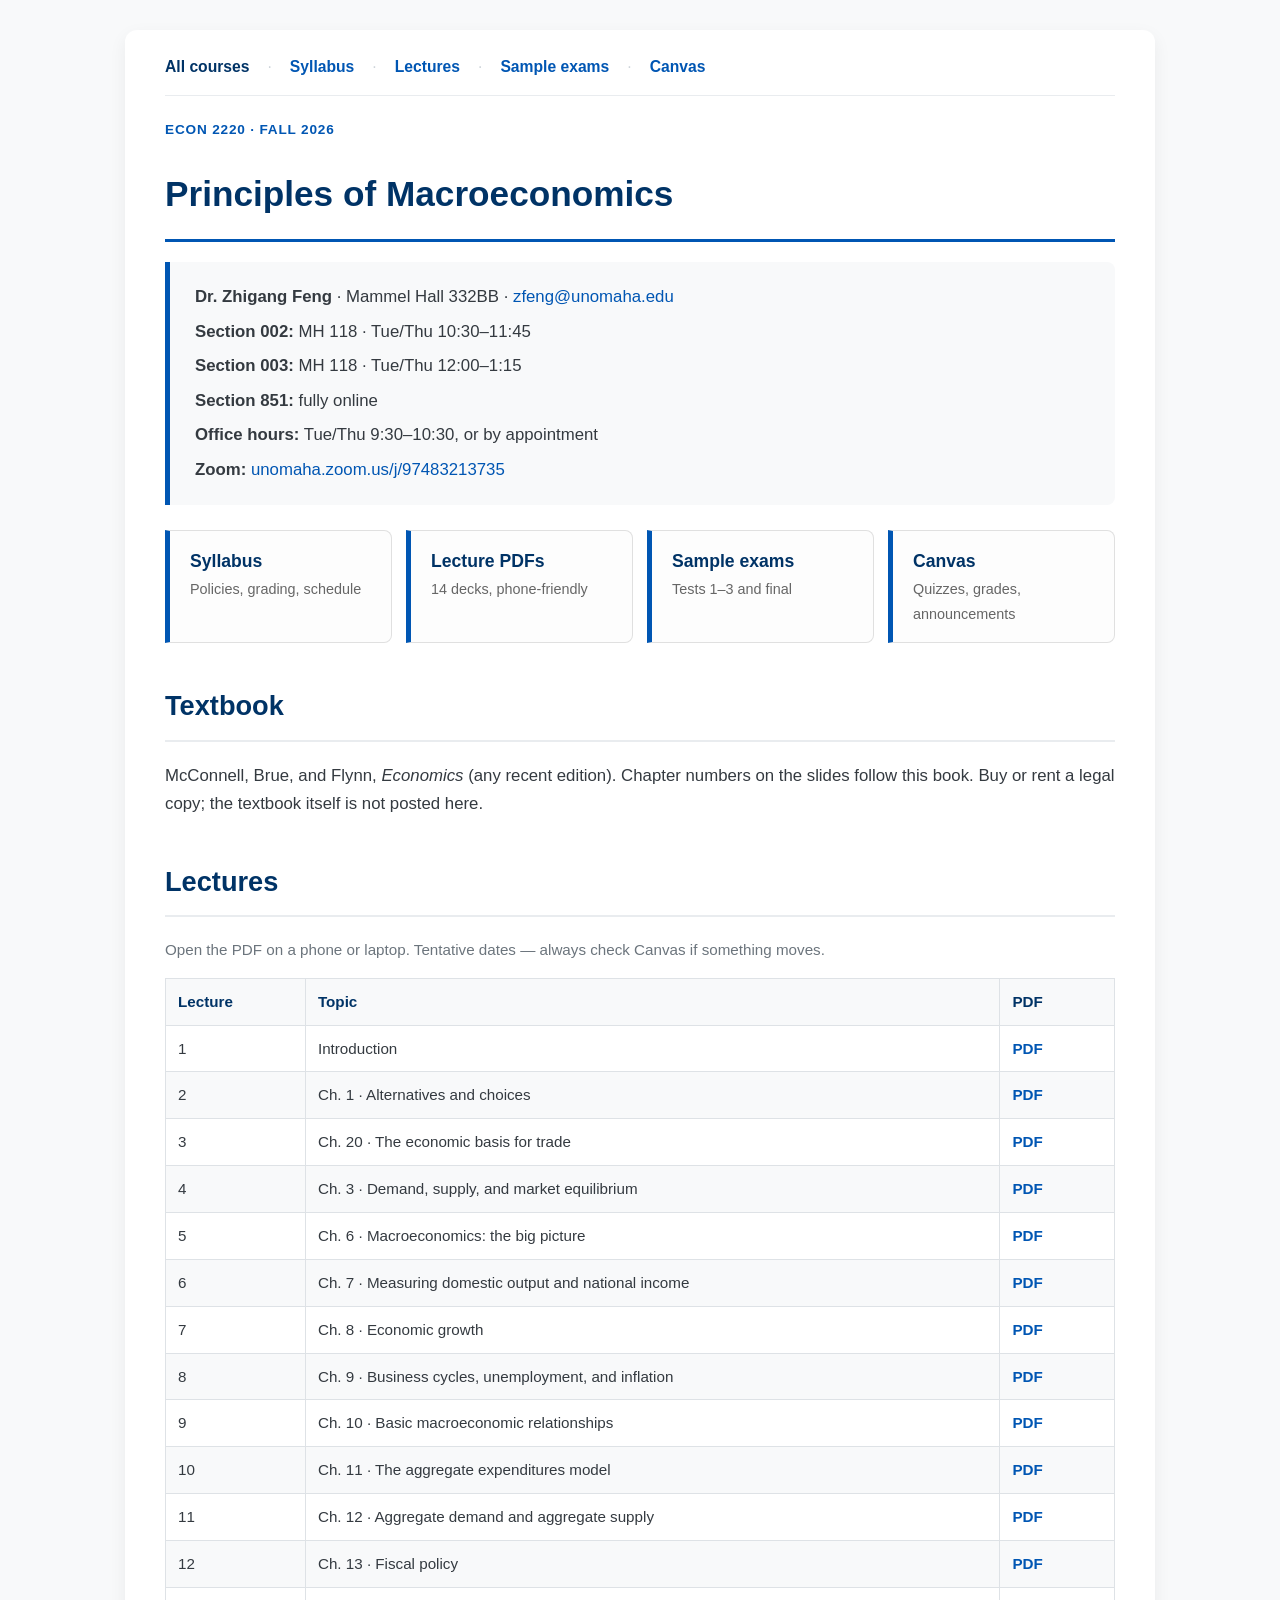
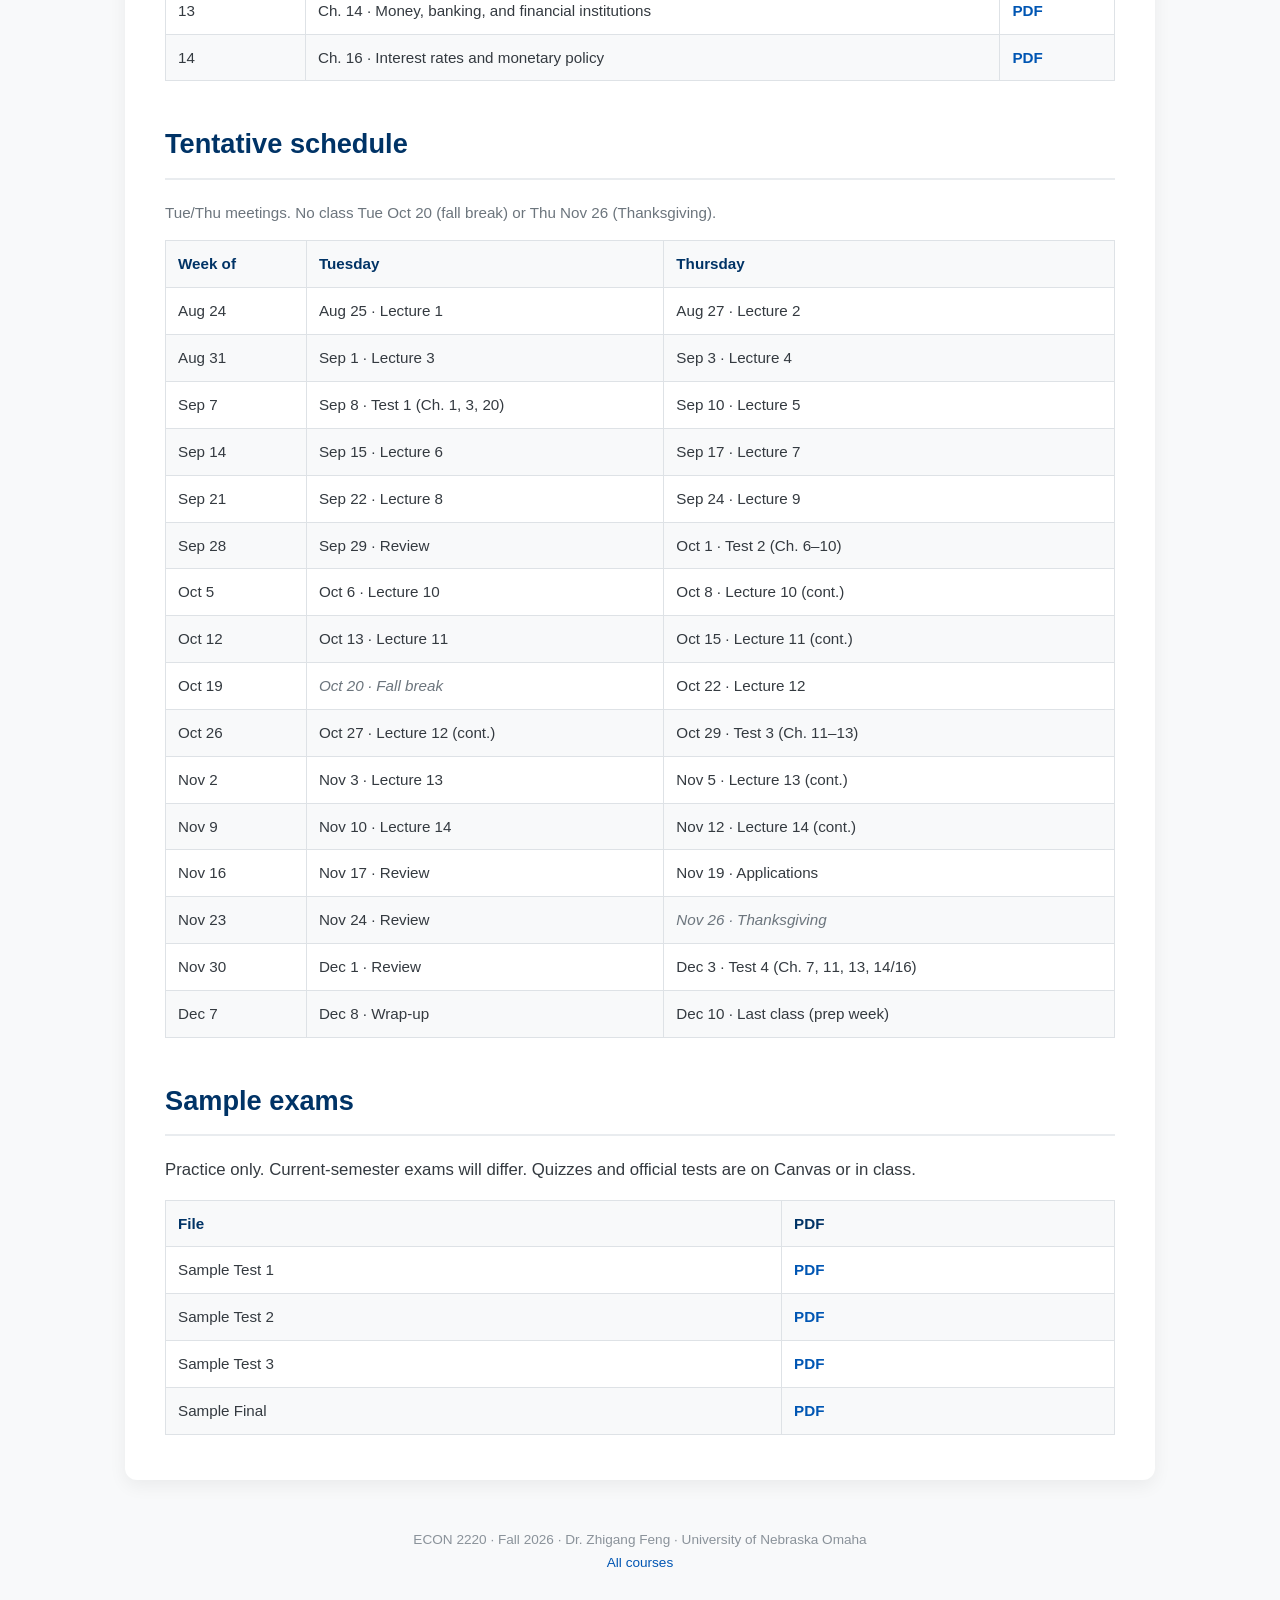
==== econ2220/index.html @ 1af811b4 "Add public Fall 2026 course site for ECON 2220, 3220, and 4660. Student-facing GitHub Pages hub with" ====
<!DOCTYPE html>
<html lang="en">
<head>
  <meta charset="UTF-8">
  <meta name="viewport" content="width=device-width, initial-scale=1.0">
  <title>ECON 2220 · Principles of Macroeconomics</title>
  <link rel="stylesheet" href="../assets/style.css">
</head>
<body>
  <div class="container">
    <nav class="topnav">
      <a class="home" href="../">All courses</a>
      <span class="sep">·</span>
      <a href="syllabus.html">Syllabus</a>
      <span class="sep">·</span>
      <a href="#lectures">Lectures</a>
      <span class="sep">·</span>
      <a href="#exams">Sample exams</a>
      <span class="sep">·</span>
      <a href="https://unomaha.instructure.com">Canvas</a>
    </nav>

    <p class="kicker">ECON 2220 · Fall 2026</p>
    <h1>Principles of Macroeconomics</h1>
    <div class="instructor-info">
      <p><strong>Dr. Zhigang Feng</strong> · Mammel Hall 332BB · <a href="mailto:zfeng@unomaha.edu">zfeng@unomaha.edu</a></p>
      <p><strong>Section 002:</strong> MH 118 · Tue/Thu 10:30–11:45</p>
      <p><strong>Section 003:</strong> MH 118 · Tue/Thu 12:00–1:15</p>
      <p><strong>Section 851:</strong> fully online</p>
      <p><strong>Office hours:</strong> Tue/Thu 9:30–10:30, or by appointment</p>
      <p><strong>Zoom:</strong> <a href="https://unomaha.zoom.us/j/97483213735">unomaha.zoom.us/j/97483213735</a></p>
    </div>

    <div class="quicklinks">
      <a class="quicklink" href="syllabus.html">
        <div class="ql-title">Syllabus</div>
        <div class="ql-sub">Policies, grading, schedule</div>
      </a>
      <a class="quicklink" href="#lectures">
        <div class="ql-title">Lecture PDFs</div>
        <div class="ql-sub">14 decks, phone-friendly</div>
      </a>
      <a class="quicklink" href="#exams">
        <div class="ql-title">Sample exams</div>
        <div class="ql-sub">Tests 1–3 and final</div>
      </a>
      <a class="quicklink" href="https://unomaha.instructure.com">
        <div class="ql-title">Canvas</div>
        <div class="ql-sub">Quizzes, grades, announcements</div>
      </a>
    </div>

    <h2>Textbook</h2>
    <p>McConnell, Brue, and Flynn, <em>Economics</em> (any recent edition). Chapter numbers on the slides follow this book. Buy or rent a legal copy; the textbook itself is not posted here.</p>

    <h2 id="lectures">Lectures</h2>
    <p class="muted">Open the PDF on a phone or laptop. Tentative dates — always check Canvas if something moves.</p>
    <table>
      <thead>
        <tr><th>Lecture</th><th>Topic</th><th>PDF</th></tr>
      </thead>
      <tbody>
        <tr><td>1</td><td>Introduction</td><td class="dl"><a href="notes/Lecture1_Intro.pdf">PDF</a></td></tr>
        <tr><td>2</td><td>Ch. 1 · Alternatives and choices</td><td class="dl"><a href="notes/Lecture2_Chp1.pdf">PDF</a></td></tr>
        <tr><td>3</td><td>Ch. 20 · The economic basis for trade</td><td class="dl"><a href="notes/Lecture3_Chp20.pdf">PDF</a></td></tr>
        <tr><td>4</td><td>Ch. 3 · Demand, supply, and market equilibrium</td><td class="dl"><a href="notes/Lecture4_Chp3.pdf">PDF</a></td></tr>
        <tr><td>5</td><td>Ch. 6 · Macroeconomics: the big picture</td><td class="dl"><a href="notes/Lecture5_Chp6.pdf">PDF</a></td></tr>
        <tr><td>6</td><td>Ch. 7 · Measuring domestic output and national income</td><td class="dl"><a href="notes/Lecture6_Chp7.pdf">PDF</a></td></tr>
        <tr><td>7</td><td>Ch. 8 · Economic growth</td><td class="dl"><a href="notes/Lecture7_Chp8.pdf">PDF</a></td></tr>
        <tr><td>8</td><td>Ch. 9 · Business cycles, unemployment, and inflation</td><td class="dl"><a href="notes/Lecture8_Chp9.pdf">PDF</a></td></tr>
        <tr><td>9</td><td>Ch. 10 · Basic macroeconomic relationships</td><td class="dl"><a href="notes/Lecture9_Chp10.pdf">PDF</a></td></tr>
        <tr><td>10</td><td>Ch. 11 · The aggregate expenditures model</td><td class="dl"><a href="notes/Lecture10_Chp11.pdf">PDF</a></td></tr>
        <tr><td>11</td><td>Ch. 12 · Aggregate demand and aggregate supply</td><td class="dl"><a href="notes/Lecture11_Chp12.pdf">PDF</a></td></tr>
        <tr><td>12</td><td>Ch. 13 · Fiscal policy</td><td class="dl"><a href="notes/Lecture12_Chp13.pdf">PDF</a></td></tr>
        <tr><td>13</td><td>Ch. 14 · Money, banking, and financial institutions</td><td class="dl"><a href="notes/Lecture13_Chp14.pdf">PDF</a></td></tr>
        <tr><td>14</td><td>Ch. 16 · Interest rates and monetary policy</td><td class="dl"><a href="notes/Lecture14_Chp16.pdf">PDF</a></td></tr>
      </tbody>
    </table>

    <h2 id="schedule">Tentative schedule</h2>
    <p class="muted">Tue/Thu meetings. No class Tue Oct 20 (fall break) or Thu Nov 26 (Thanksgiving).</p>
    <table>
      <thead>
        <tr><th>Week of</th><th>Tuesday</th><th>Thursday</th></tr>
      </thead>
      <tbody>
        <tr><td>Aug 24</td><td>Aug 25 · Lecture 1</td><td>Aug 27 · Lecture 2</td></tr>
        <tr><td>Aug 31</td><td>Sep 1 · Lecture 3</td><td>Sep 3 · Lecture 4</td></tr>
        <tr><td>Sep 7</td><td>Sep 8 · Test 1 (Ch. 1, 3, 20)</td><td>Sep 10 · Lecture 5</td></tr>
        <tr><td>Sep 14</td><td>Sep 15 · Lecture 6</td><td>Sep 17 · Lecture 7</td></tr>
        <tr><td>Sep 21</td><td>Sep 22 · Lecture 8</td><td>Sep 24 · Lecture 9</td></tr>
        <tr><td>Sep 28</td><td>Sep 29 · Review</td><td>Oct 1 · Test 2 (Ch. 6–10)</td></tr>
        <tr><td>Oct 5</td><td>Oct 6 · Lecture 10</td><td>Oct 8 · Lecture 10 (cont.)</td></tr>
        <tr><td>Oct 12</td><td>Oct 13 · Lecture 11</td><td>Oct 15 · Lecture 11 (cont.)</td></tr>
        <tr><td>Oct 19</td><td class="holiday">Oct 20 · Fall break</td><td>Oct 22 · Lecture 12</td></tr>
        <tr><td>Oct 26</td><td>Oct 27 · Lecture 12 (cont.)</td><td>Oct 29 · Test 3 (Ch. 11–13)</td></tr>
        <tr><td>Nov 2</td><td>Nov 3 · Lecture 13</td><td>Nov 5 · Lecture 13 (cont.)</td></tr>
        <tr><td>Nov 9</td><td>Nov 10 · Lecture 14</td><td>Nov 12 · Lecture 14 (cont.)</td></tr>
        <tr><td>Nov 16</td><td>Nov 17 · Review</td><td>Nov 19 · Applications</td></tr>
        <tr><td>Nov 23</td><td>Nov 24 · Review</td><td class="holiday">Nov 26 · Thanksgiving</td></tr>
        <tr><td>Nov 30</td><td>Dec 1 · Review</td><td>Dec 3 · Test 4 (Ch. 7, 11, 13, 14/16)</td></tr>
        <tr><td>Dec 7</td><td>Dec 8 · Wrap-up</td><td>Dec 10 · Last class (prep week)</td></tr>
      </tbody>
    </table>

    <h2 id="exams">Sample exams</h2>
    <p>Practice only. Current-semester exams will differ. Quizzes and official tests are on Canvas or in class.</p>
    <table>
      <thead>
        <tr><th>File</th><th>PDF</th></tr>
      </thead>
      <tbody>
        <tr><td>Sample Test 1</td><td class="dl"><a href="tests/Sample_test1.pdf">PDF</a></td></tr>
        <tr><td>Sample Test 2</td><td class="dl"><a href="tests/Sample_test2.pdf">PDF</a></td></tr>
        <tr><td>Sample Test 3</td><td class="dl"><a href="tests/Sample_test3.pdf">PDF</a></td></tr>
        <tr><td>Sample Final</td><td class="dl"><a href="tests/Sample_Final.pdf">PDF</a></td></tr>
      </tbody>
    </table>
  </div>
  <footer class="site-footer">
    ECON 2220 · Fall 2026 · Dr. Zhigang Feng · University of Nebraska Omaha<br>
    <a href="../">All courses</a>
  </footer>
</body>
</html>
---- assets/style.css ----
/* ECON-UNO — shared stylesheet, aligned with Quant_Macro / AI-ECON-2026 */

body {
  font-family: -apple-system, BlinkMacSystemFont, "Segoe UI", Roboto, Helvetica, Arial, sans-serif;
  line-height: 1.7;
  background-color: #f8f9fa;
  color: #343a40;
  margin: 0;
  padding: 0;
}
.container {
  max-width: 950px;
  margin: 30px auto;
  padding: 30px 40px;
  background-color: #ffffff;
  border-radius: 12px;
  box-shadow: 0 6px 18px rgba(0,0,0,0.06);
}
h1 {
  font-size: 2.2em;
  color: #003366;
  border-bottom: 3px solid #0056b3;
  padding-bottom: 15px;
  margin-bottom: 20px;
  font-weight: 700;
}
h2 {
  font-size: 1.7em;
  color: #003366;
  border-bottom: 2px solid #e9ecef;
  padding-bottom: 10px;
  margin-top: 40px;
  margin-bottom: 20px;
  font-weight: 600;
}
h3 {
  font-size: 1.35em;
  color: #0056b3;
  margin-top: 25px;
  margin-bottom: 10px;
  font-weight: 600;
}
.lede { font-size: 1.12em; color: #495057; }
.muted { color: #6c757d; }
.kicker, .kicker {
  font-size: 0.85em;
  font-weight: 700;
  letter-spacing: .06em;
  text-transform: uppercase;
  color: #0056b3;
  margin: 0 0 6px;
}

.instructor-info {
  background-color: #f8f9fa;
  border-left: 5px solid #0056b3;
  padding: 15px 25px;
  margin-bottom: 25px;
  border-radius: 0 8px 8px 0;
}
.instructor-info p { margin: 6px 0; font-size: 1.05em; }
.instructor-info a { color: #0056b3; text-decoration: none; font-weight: 500; }
.instructor-info a:hover { text-decoration: underline; }
.instructor-info {
  background-color: #f8f9fa;
  border-left: 5px solid #0056b3;
  padding: 15px 25px;
  margin-bottom: 25px;
  border-radius: 0 8px 8px 0;
}
.instructor-info p { margin: 6px 0; font-size: 1.05em; }
.instructor-info a { color: #0056b3; text-decoration: none; font-weight: 500; }
.instructor-info a:hover { text-decoration: underline; }

p, li { font-size: 1.05em; margin-bottom: 8px; }
ul { list-style-type: none; padding-left: 25px; }
li { position: relative; padding-left: 20px; margin-bottom: 6px; }
li::before {
  content: '\2022';
  color: #0056b3;
  font-weight: bold;
  display: inline-block;
  width: 1em;
  margin-left: -20px;
  position: absolute;
  top: 0;
}
a { color: #0056b3; text-decoration: none; }
a:hover { text-decoration: underline; }

table {
  width: 100%;
  border-collapse: collapse;
  margin: 15px 0;
  font-size: 0.95em;
}
th, td { border: 1px solid #dee2e6; padding: 10px 12px; text-align: left; vertical-align: top; }
th { background-color: #f8f9fa; color: #003366; font-weight: 600; }
tr:nth-child(even) { background-color: #f8f9fa; }
.holiday { color: #6c757d; font-style: italic; }
.exam { font-weight: 600; color: #9a3412; }

.topnav, .topnav {
  display: flex;
  flex-wrap: wrap;
  gap: 8px 18px;
  align-items: center;
  font-size: 0.98em;
  margin: -6px 0 22px;
  padding-bottom: 14px;
  border-bottom: 1px solid #e9ecef;
}
.topnav a, .topnav a { font-weight: 600; }
.topnav .sep, .topnav .sep { color: #ced4da; }
.topnav .home, .topnav .home { color: #003366; }
.muted { color: #6c757d; font-size: 0.95em; }
.holiday { color: #6c757d; font-style: italic; }
.dl a { font-weight: 600; margin-right: 8px; }

.quicklinks, .quicklinks {
  display: grid;
  grid-template-columns: repeat(auto-fit, minmax(180px, 1fr));
  gap: 14px;
  margin: 24px 0 8px;
}
.quicklink, .quicklink {
  display: block;
  text-decoration: none;
  background: #fdfdfd;
  border: 1px solid #e0e0e0;
  border-left: 5px solid #0056b3;
  border-radius: 0 8px 8px 0;
  padding: 16px 20px;
  transition: box-shadow .15s, transform .15s;
}
.quicklink:hover, .quicklink:hover { box-shadow: 0 4px 12px rgba(0,0,0,0.08); transform: translateY(-1px); text-decoration: none; }
.ql-title, .quicklink .ql-title, .quicklink .ql-title { font-weight: 700; color: #003366; font-size: 1.1em; }
.ql-sub, .quicklink .ql-sub, .quicklink .ql-sub { color: #666; font-size: 0.9em; }

.course-grid {
  display: grid;
  grid-template-columns: repeat(auto-fit, minmax(260px, 1fr));
  gap: 18px;
  margin: 22px 0 8px;
}
.course-card {
  display: block;
  text-decoration: none;
  border: 1px solid #e0e0e0;
  border-radius: 10px;
  padding: 20px 22px 18px;
  background: #fdfdfd;
  border-top: 4px solid #0056b3;
  transition: box-shadow .15s, transform .15s;
}
.course-card:hover { box-shadow: 0 6px 16px rgba(0,0,0,0.08); transform: translateY(-2px); text-decoration: none; }
.course-card .code { font-size: 0.82em; font-weight: 700; letter-spacing: .06em; text-transform: uppercase; color: #0056b3; }
.course-card h2 { font-size: 1.25em; border: 0; padding: 0; margin: 4px 0 8px; }
.course-card p { color: #555; font-size: 0.95em; margin: 0 0 10px; }
.course-card .meta { color: #6c757d; font-size: 0.88em; }

.badge {
  display: inline-block;
  padding: 1px 8px;
  border-radius: 20px;
  font-size: 0.78em;
  font-weight: 600;
  vertical-align: middle;
}
.badge-ready { background: #e6f4ea; border: 1px solid #34a853; color: #137333; }

.notice {
  background: #f0f7ff;
  border: 1px solid #b3d4fc;
  border-left: 5px solid #0056b3;
  border-radius: 0 8px 8px 0;
  padding: 14px 20px;
  margin: 18px 0;
  font-size: 0.97em;
}
.notice.warn {
  background: #fff8e1;
  border-color: #ffe082;
  border-left-color: #ffb300;
}

.btn {
  display: inline-block;
  background: #0056b3;
  color: #fff !important;
  padding: 7px 12px;
  border-radius: 6px;
  font-weight: 600;
  font-size: 0.9em;
  text-decoration: none;
}
.btn:hover { background: #003f86; text-decoration: none; }
.btn-ghost {
  background: #fff;
  color: #0056b3 !important;
  border: 1px solid #0056b3;
}
.btn-ghost:hover { background: #f0f7ff; }

.dl { white-space: nowrap; }
.dl a { margin-right: 10px; font-weight: 600; }

.site-footer {
  max-width: 950px;
  margin: 0 auto 40px;
  padding: 18px 40px;
  color: #8a929a;
  font-size: 0.85em;
  text-align: center;
}

@media (max-width: 640px) {
  .container { margin: 12px; padding: 20px 18px; }
  h1 { font-size: 1.7em; }
  .dl { white-space: normal; }
}
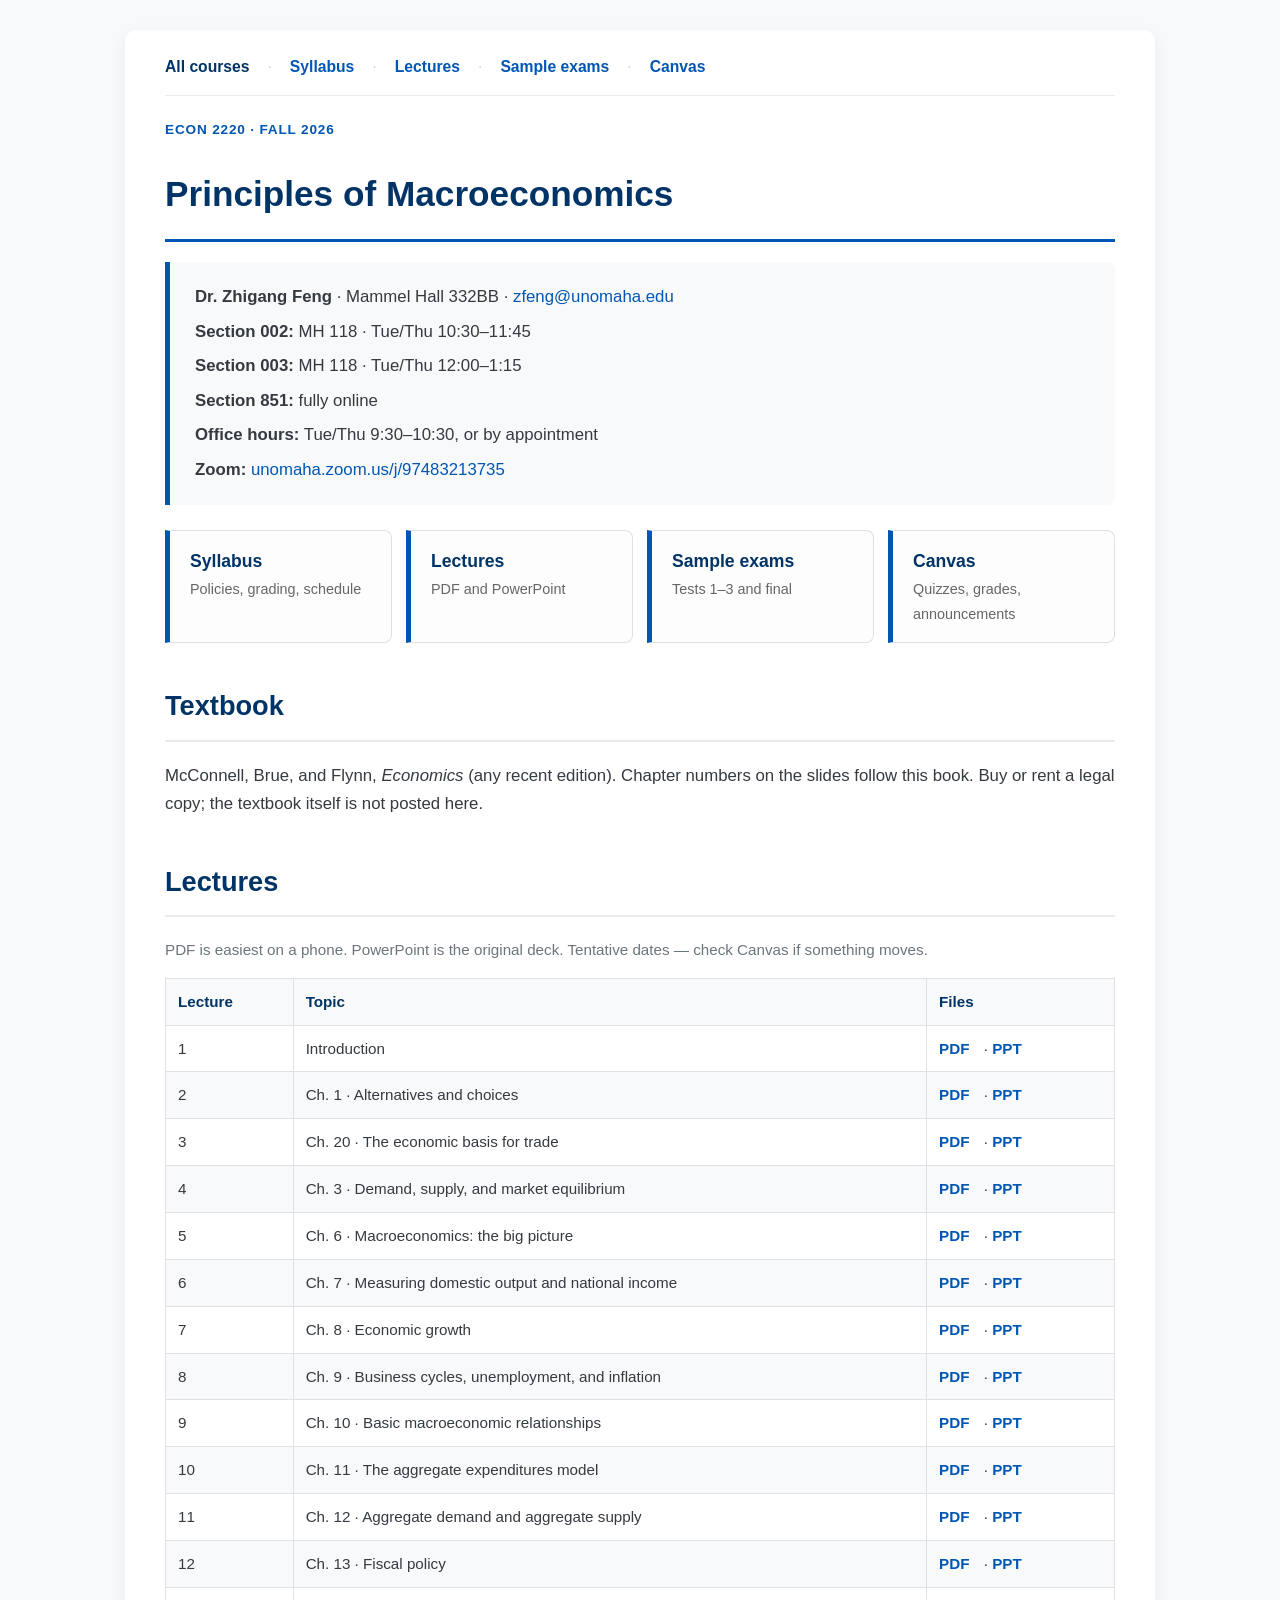
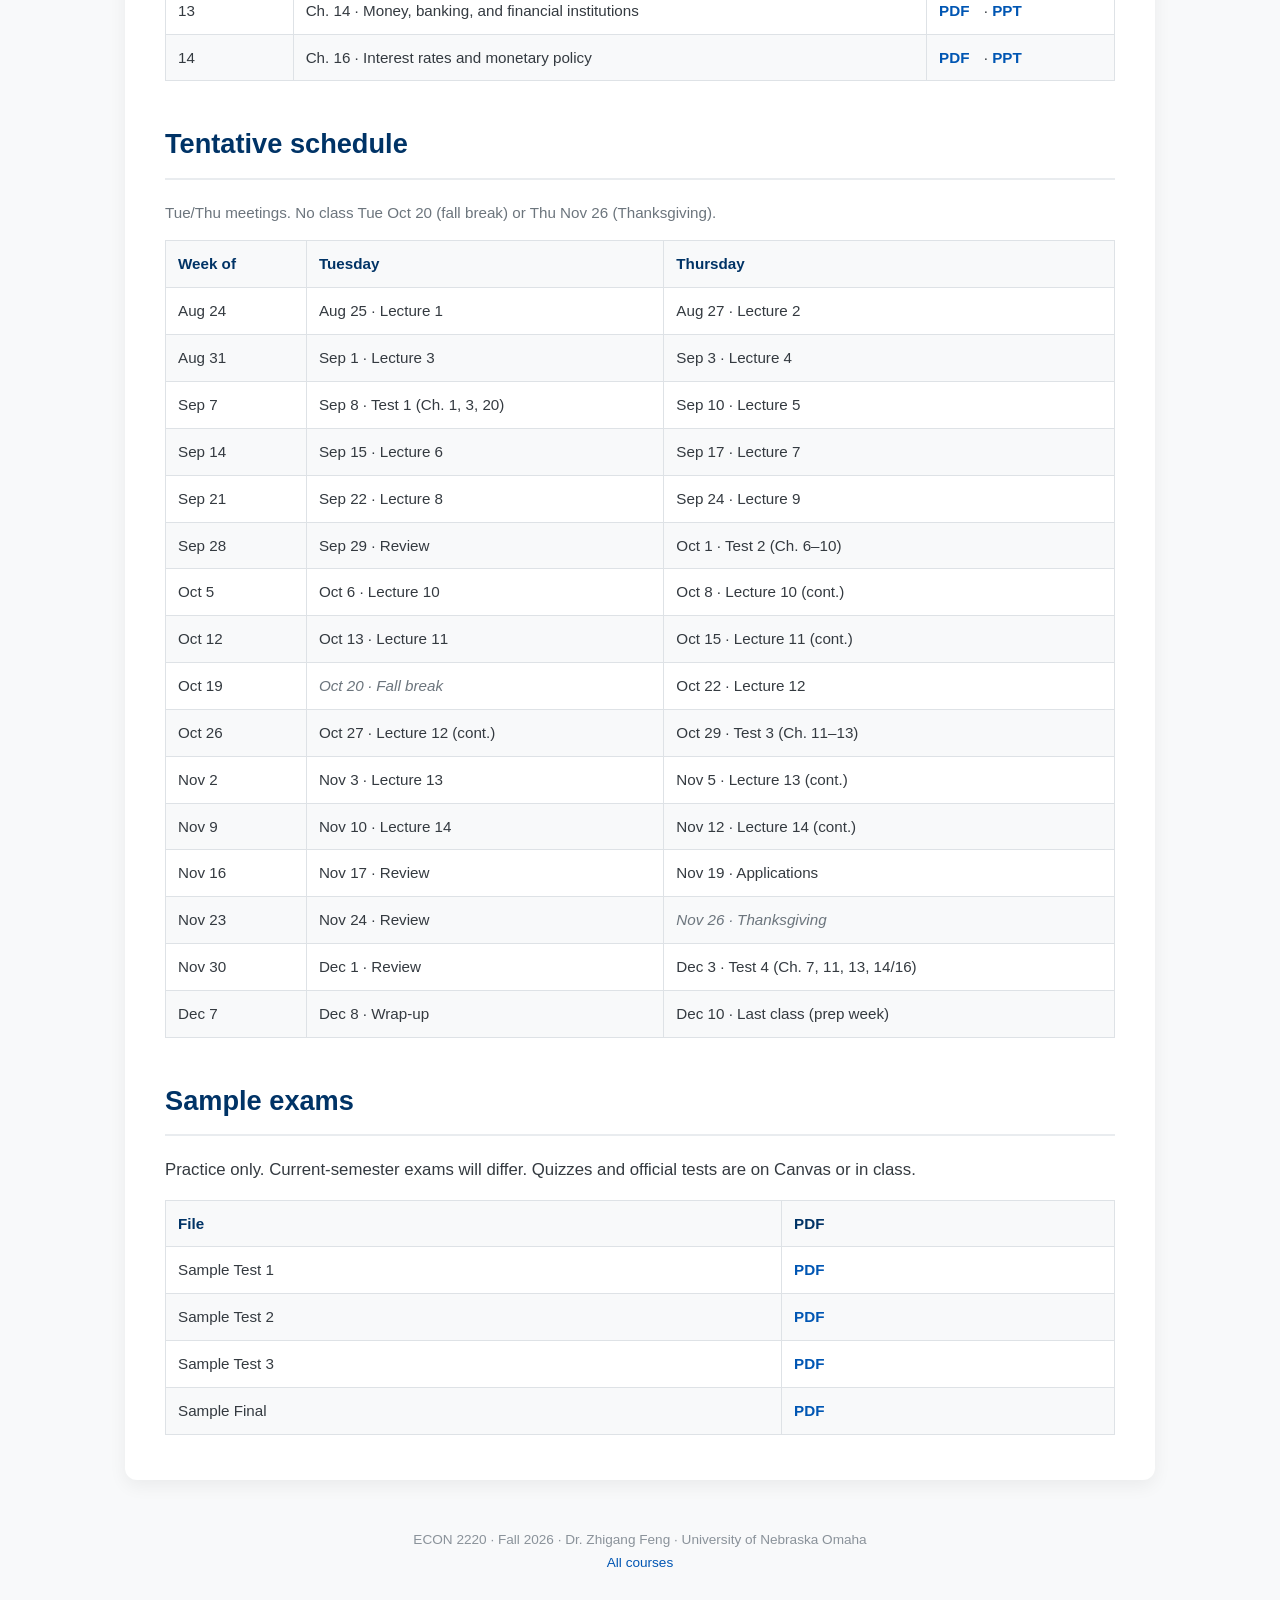
==== commit ae8f3a2f: "Add lecture PowerPoints and the ECON 4660 midterm essay. Students can download the original decks ne" ====
--- a/econ2220/index.html
+++ b/econ2220/index.html
@@ -37,8 +37,8 @@
         <div class="ql-sub">Policies, grading, schedule</div>
       </a>
       <a class="quicklink" href="#lectures">
-        <div class="ql-title">Lecture PDFs</div>
-        <div class="ql-sub">14 decks, phone-friendly</div>
+        <div class="ql-title">Lectures</div>
+        <div class="ql-sub">PDF and PowerPoint</div>
       </a>
       <a class="quicklink" href="#exams">
         <div class="ql-title">Sample exams</div>
@@ -54,26 +54,26 @@
     <p>McConnell, Brue, and Flynn, <em>Economics</em> (any recent edition). Chapter numbers on the slides follow this book. Buy or rent a legal copy; the textbook itself is not posted here.</p>
 
     <h2 id="lectures">Lectures</h2>
-    <p class="muted">Open the PDF on a phone or laptop. Tentative dates — always check Canvas if something moves.</p>
+    <p class="muted">PDF is easiest on a phone. PowerPoint is the original deck. Tentative dates — check Canvas if something moves.</p>
     <table>
       <thead>
-        <tr><th>Lecture</th><th>Topic</th><th>PDF</th></tr>
+        <tr><th>Lecture</th><th>Topic</th><th>Files</th></tr>
       </thead>
       <tbody>
-        <tr><td>1</td><td>Introduction</td><td class="dl"><a href="notes/Lecture1_Intro.pdf">PDF</a></td></tr>
-        <tr><td>2</td><td>Ch. 1 · Alternatives and choices</td><td class="dl"><a href="notes/Lecture2_Chp1.pdf">PDF</a></td></tr>
-        <tr><td>3</td><td>Ch. 20 · The economic basis for trade</td><td class="dl"><a href="notes/Lecture3_Chp20.pdf">PDF</a></td></tr>
-        <tr><td>4</td><td>Ch. 3 · Demand, supply, and market equilibrium</td><td class="dl"><a href="notes/Lecture4_Chp3.pdf">PDF</a></td></tr>
-        <tr><td>5</td><td>Ch. 6 · Macroeconomics: the big picture</td><td class="dl"><a href="notes/Lecture5_Chp6.pdf">PDF</a></td></tr>
-        <tr><td>6</td><td>Ch. 7 · Measuring domestic output and national income</td><td class="dl"><a href="notes/Lecture6_Chp7.pdf">PDF</a></td></tr>
-        <tr><td>7</td><td>Ch. 8 · Economic growth</td><td class="dl"><a href="notes/Lecture7_Chp8.pdf">PDF</a></td></tr>
-        <tr><td>8</td><td>Ch. 9 · Business cycles, unemployment, and inflation</td><td class="dl"><a href="notes/Lecture8_Chp9.pdf">PDF</a></td></tr>
-        <tr><td>9</td><td>Ch. 10 · Basic macroeconomic relationships</td><td class="dl"><a href="notes/Lecture9_Chp10.pdf">PDF</a></td></tr>
-        <tr><td>10</td><td>Ch. 11 · The aggregate expenditures model</td><td class="dl"><a href="notes/Lecture10_Chp11.pdf">PDF</a></td></tr>
-        <tr><td>11</td><td>Ch. 12 · Aggregate demand and aggregate supply</td><td class="dl"><a href="notes/Lecture11_Chp12.pdf">PDF</a></td></tr>
-        <tr><td>12</td><td>Ch. 13 · Fiscal policy</td><td class="dl"><a href="notes/Lecture12_Chp13.pdf">PDF</a></td></tr>
-        <tr><td>13</td><td>Ch. 14 · Money, banking, and financial institutions</td><td class="dl"><a href="notes/Lecture13_Chp14.pdf">PDF</a></td></tr>
-        <tr><td>14</td><td>Ch. 16 · Interest rates and monetary policy</td><td class="dl"><a href="notes/Lecture14_Chp16.pdf">PDF</a></td></tr>
+        <tr><td>1</td><td>Introduction</td><td class="dl"><a href="notes/Lecture1_Intro.pdf">PDF</a> · <a href="notes/Lecture1_Intro.pptx">PPT</a></td></tr>
+        <tr><td>2</td><td>Ch. 1 · Alternatives and choices</td><td class="dl"><a href="notes/Lecture2_Chp1.pdf">PDF</a> · <a href="notes/Lecture2_Chp1.pptx">PPT</a></td></tr>
+        <tr><td>3</td><td>Ch. 20 · The economic basis for trade</td><td class="dl"><a href="notes/Lecture3_Chp20.pdf">PDF</a> · <a href="notes/Lecture3_Chp20.pptx">PPT</a></td></tr>
+        <tr><td>4</td><td>Ch. 3 · Demand, supply, and market equilibrium</td><td class="dl"><a href="notes/Lecture4_Chp3.pdf">PDF</a> · <a href="notes/Lecture4_Chp3.pptx">PPT</a></td></tr>
+        <tr><td>5</td><td>Ch. 6 · Macroeconomics: the big picture</td><td class="dl"><a href="notes/Lecture5_Chp6.pdf">PDF</a> · <a href="notes/Lecture5_Chp6.pptx">PPT</a></td></tr>
+        <tr><td>6</td><td>Ch. 7 · Measuring domestic output and national income</td><td class="dl"><a href="notes/Lecture6_Chp7.pdf">PDF</a> · <a href="notes/Lecture6_Chp7.pptx">PPT</a></td></tr>
+        <tr><td>7</td><td>Ch. 8 · Economic growth</td><td class="dl"><a href="notes/Lecture7_Chp8.pdf">PDF</a> · <a href="notes/Lecture7_Chp8.pptx">PPT</a></td></tr>
+        <tr><td>8</td><td>Ch. 9 · Business cycles, unemployment, and inflation</td><td class="dl"><a href="notes/Lecture8_Chp9.pdf">PDF</a> · <a href="notes/Lecture8_Chp9.pptx">PPT</a></td></tr>
+        <tr><td>9</td><td>Ch. 10 · Basic macroeconomic relationships</td><td class="dl"><a href="notes/Lecture9_Chp10.pdf">PDF</a> · <a href="notes/Lecture9_Chp10.pptx">PPT</a></td></tr>
+        <tr><td>10</td><td>Ch. 11 · The aggregate expenditures model</td><td class="dl"><a href="notes/Lecture10_Chp11.pdf">PDF</a> · <a href="notes/Lecture10_Chp11.pptx">PPT</a></td></tr>
+        <tr><td>11</td><td>Ch. 12 · Aggregate demand and aggregate supply</td><td class="dl"><a href="notes/Lecture11_Chp12.pdf">PDF</a> · <a href="notes/Lecture11_Chp12.pptx">PPT</a></td></tr>
+        <tr><td>12</td><td>Ch. 13 · Fiscal policy</td><td class="dl"><a href="notes/Lecture12_Chp13.pdf">PDF</a> · <a href="notes/Lecture12_Chp13.pptx">PPT</a></td></tr>
+        <tr><td>13</td><td>Ch. 14 · Money, banking, and financial institutions</td><td class="dl"><a href="notes/Lecture13_Chp14.pdf">PDF</a> · <a href="notes/Lecture13_Chp14.pptx">PPT</a></td></tr>
+        <tr><td>14</td><td>Ch. 16 · Interest rates and monetary policy</td><td class="dl"><a href="notes/Lecture14_Chp16.pdf">PDF</a> · <a href="notes/Lecture14_Chp16.pptx">PPT</a></td></tr>
       </tbody>
     </table>
 
